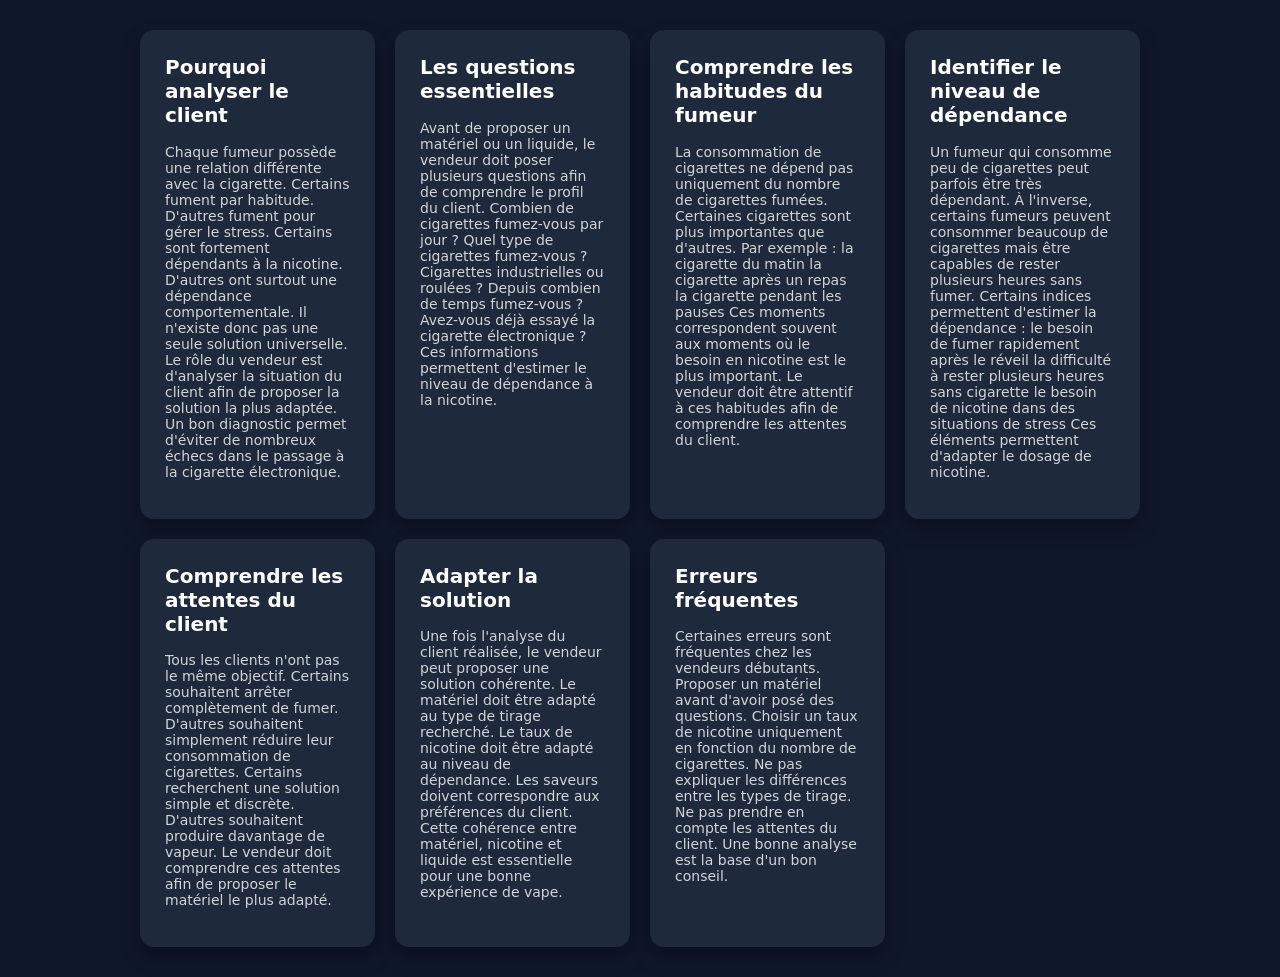
==== modules/analyse-client.html @ 3f3df630 "Add analyse-client.html with client analysis content" ====
<!DOCTYPE html>
<html lang="fr">
<head>

<meta charset="UTF-8">
<meta name="viewport" content="width=device-width, initial-scale=1">

<title>Analyse client</title>

<link rel="stylesheet" href="../style.css">

</head>

<body>

<section class="modules">

<div class="card">

<h2>Pourquoi analyser le client</h2>

<p>

Chaque fumeur possède une relation différente avec la cigarette.

Certains fument par habitude.

D'autres fument pour gérer le stress.

Certains sont fortement dépendants à la nicotine.

D'autres ont surtout une dépendance comportementale.

Il n'existe donc pas une seule solution universelle.

Le rôle du vendeur est d'analyser la situation du client afin de proposer la solution la plus adaptée.

Un bon diagnostic permet d'éviter de nombreux échecs dans le passage à la cigarette électronique.

</p>

</div>



<div class="card">

<h2>Les questions essentielles</h2>

<p>

Avant de proposer un matériel ou un liquide, le vendeur doit poser plusieurs questions afin de comprendre le profil du client.

Combien de cigarettes fumez-vous par jour ?

Quel type de cigarettes fumez-vous ?

Cigarettes industrielles ou roulées ?

Depuis combien de temps fumez-vous ?

Avez-vous déjà essayé la cigarette électronique ?

Ces informations permettent d'estimer le niveau de dépendance à la nicotine.

</p>

</div>



<div class="card">

<h2>Comprendre les habitudes du fumeur</h2>

<p>

La consommation de cigarettes ne dépend pas uniquement du nombre de cigarettes fumées.

Certaines cigarettes sont plus importantes que d'autres.

Par exemple :

la cigarette du matin

la cigarette après un repas

la cigarette pendant les pauses

Ces moments correspondent souvent aux moments où le besoin en nicotine est le plus important.

Le vendeur doit être attentif à ces habitudes afin de comprendre les attentes du client.

</p>

</div>



<div class="card">

<h2>Identifier le niveau de dépendance</h2>

<p>

Un fumeur qui consomme peu de cigarettes peut parfois être très dépendant.

À l'inverse, certains fumeurs peuvent consommer beaucoup de cigarettes mais être capables de rester plusieurs heures sans fumer.

Certains indices permettent d'estimer la dépendance :

le besoin de fumer rapidement après le réveil

la difficulté à rester plusieurs heures sans cigarette

le besoin de nicotine dans des situations de stress

Ces éléments permettent d'adapter le dosage de nicotine.

</p>

</div>



<div class="card">

<h2>Comprendre les attentes du client</h2>

<p>

Tous les clients n'ont pas le même objectif.

Certains souhaitent arrêter complètement de fumer.

D'autres souhaitent simplement réduire leur consommation de cigarettes.

Certains recherchent une solution simple et discrète.

D'autres souhaitent produire davantage de vapeur.

Le vendeur doit comprendre ces attentes afin de proposer le matériel le plus adapté.

</p>

</div>



<div class="card">

<h2>Adapter la solution</h2>

<p>

Une fois l'analyse du client réalisée, le vendeur peut proposer une solution cohérente.

Le matériel doit être adapté au type de tirage recherché.

Le taux de nicotine doit être adapté au niveau de dépendance.

Les saveurs doivent correspondre aux préférences du client.

Cette cohérence entre matériel, nicotine et liquide est essentielle pour une bonne expérience de vape.

</p>

</div>



<div class="card">

<h2>Erreurs fréquentes</h2>

<p>

Certaines erreurs sont fréquentes chez les vendeurs débutants.

Proposer un matériel avant d'avoir posé des questions.

Choisir un taux de nicotine uniquement en fonction du nombre de cigarettes.

Ne pas expliquer les différences entre les types de tirage.

Ne pas prendre en compte les attentes du client.

Une bonne analyse est la base d'un bon conseil.

</p>

</div>



</section>

</body>
</html>
---- style.css ----
body{

margin:0;
font-family:system-ui;
background:#0f172a;
color:white;

}

header{

text-align:center;
padding:40px;

background:linear-gradient(90deg,#2563eb,#06b6d4);

}

header h1{

margin:0;
font-size:32px;

}

header p{

opacity:0.9;

}

.modules{

display:grid;

grid-template-columns:repeat(auto-fit,minmax(220px,1fr));

gap:20px;

padding:30px;

max-width:1000px;

margin:auto;

}

.card{

background:#1e293b;

padding:25px;

border-radius:14px;

text-decoration:none;

color:white;

transition:0.3s;

box-shadow:0 10px 20px rgba(0,0,0,0.3);

}

.card:hover{

transform:translateY(-5px);

background:#2563eb;

}

.card h2{

margin-top:0;

font-size:20px;

}

.card p{

opacity:0.8;

font-size:14px;

}
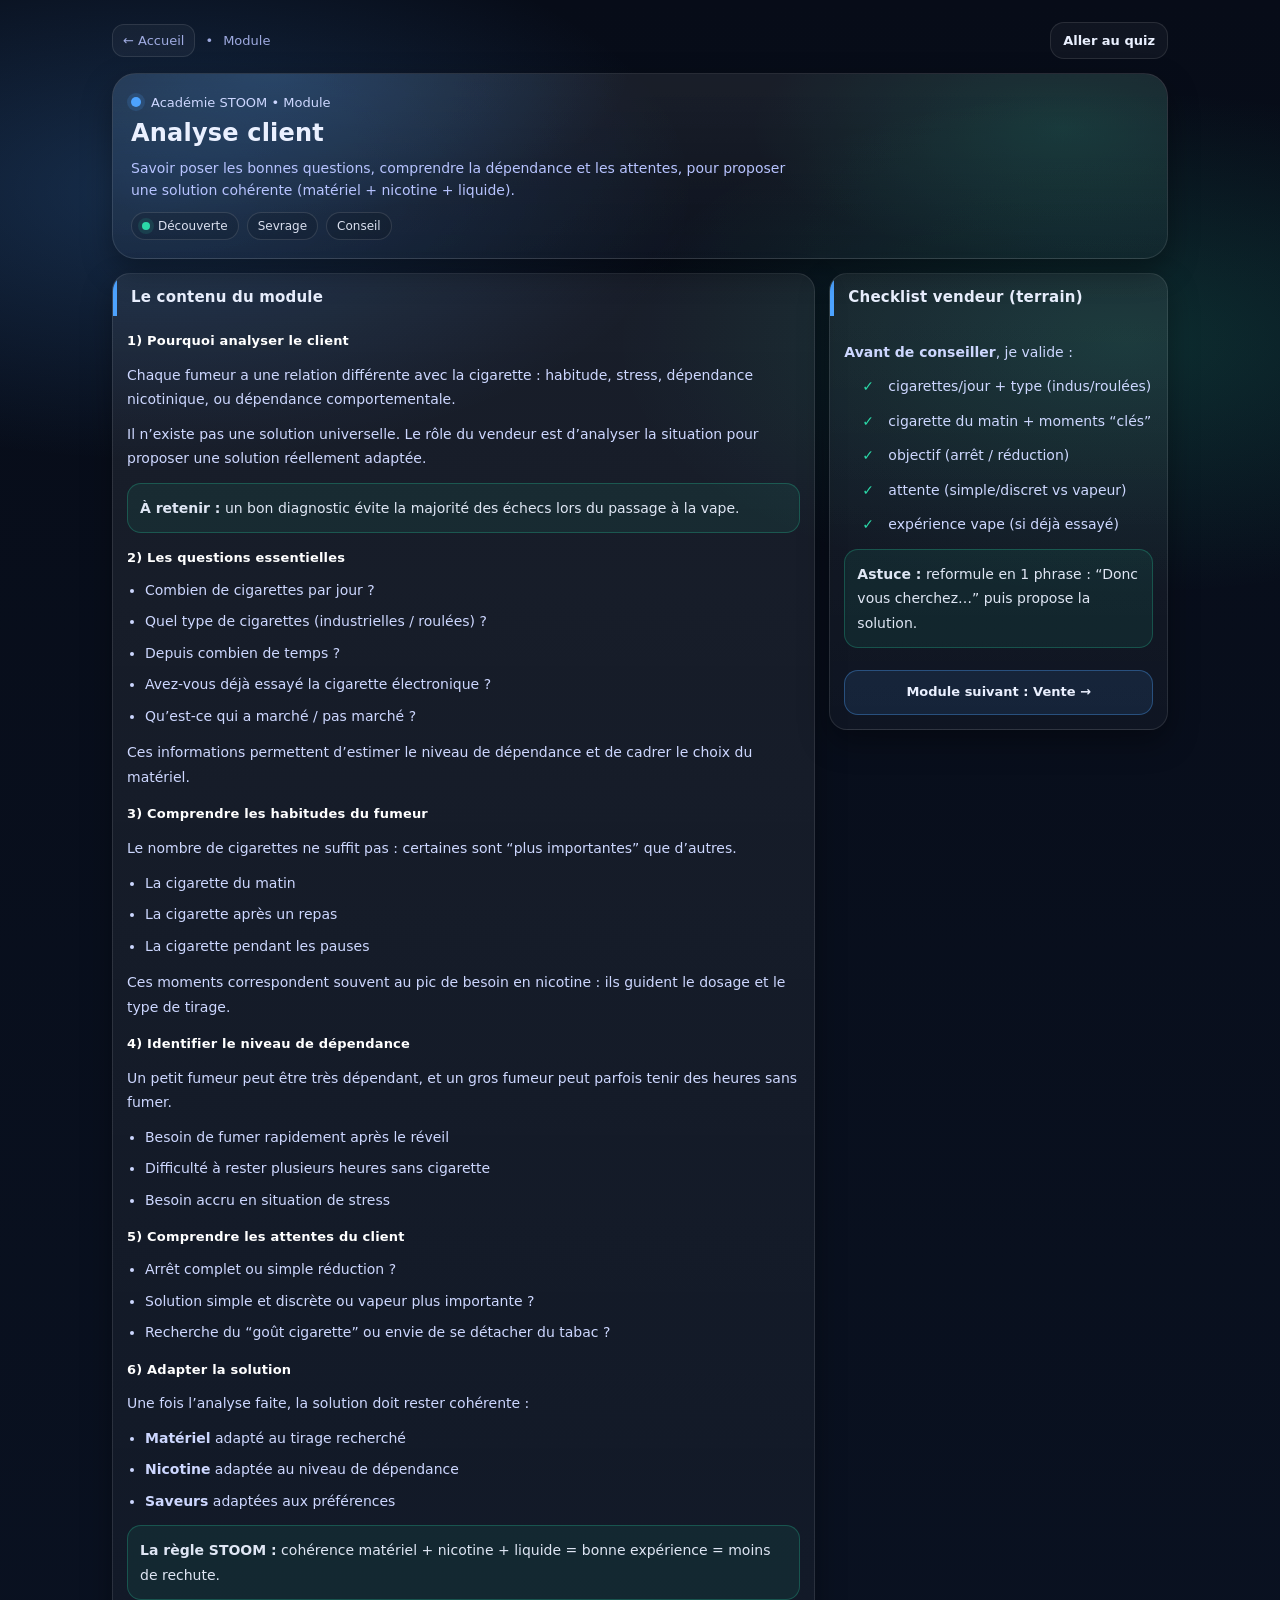
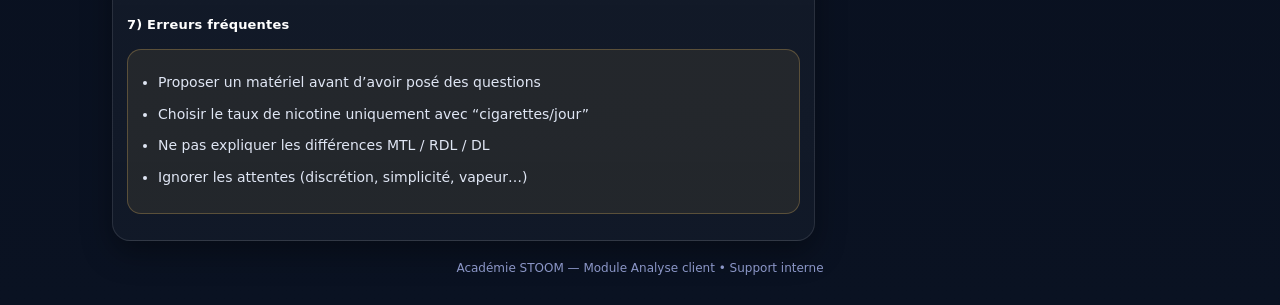
==== commit cc8cd577: "Update analyse-client.html" ====
--- a/modules/analyse-client.html
+++ b/modules/analyse-client.html
@@ -1,199 +1,415 @@
 <!DOCTYPE html>
 <html lang="fr">
 <head>
-
-<meta charset="UTF-8">
-<meta name="viewport" content="width=device-width, initial-scale=1">
-
-<title>Analyse client</title>
-
-<link rel="stylesheet" href="../style.css">
-
+  <meta charset="UTF-8" />
+  <meta name="viewport" content="width=device-width, initial-scale=1" />
+  <title>Académie STOOM — Analyse client</title>
+
+  <!-- IMPORTANT :
+       Si ton ../style.css écrase le design, commente la ligne ci-dessous.
+       L'idéal : on fera ensuite un style.css commun pour toutes les pages.
+  -->
+  <!-- <link rel="stylesheet" href="../style.css"> -->
+
+  <style>
+    :root{
+      --bg0:#070c18;
+      --bg1:#0a1222;
+      --line:rgba(255,255,255,.10);
+      --text:#eaf0ff;
+      --muted:#b7c3ff;
+      --muted2:#cdd7ff;
+      --accent:#4da3ff;
+      --accent2:#2bd9a8;
+      --warn:#ffcc66;
+      --shadow:0 12px 30px rgba(0,0,0,.35);
+      --shadow2:0 18px 55px rgba(0,0,0,.45);
+      --r:18px;
+    }
+    *{ box-sizing:border-box; }
+    body{
+      margin:0;
+      font-family: ui-sans-serif, system-ui, -apple-system, "Segoe UI", Roboto, Arial;
+      color:var(--text);
+      background:
+        radial-gradient(900px 450px at 12% 10%, rgba(77,163,255,.22), transparent 60%),
+        radial-gradient(850px 420px at 88% 18%, rgba(43,217,168,.16), transparent 60%),
+        radial-gradient(900px 520px at 50% 120%, rgba(255,255,255,.06), transparent 55%),
+        linear-gradient(180deg, var(--bg0), var(--bg1));
+    }
+    a{ color:inherit; text-decoration:none; }
+    .wrap{ max-width:1100px; margin:0 auto; padding:22px; }
+
+    /* Topbar */
+    .topbar{
+      display:flex;
+      gap:12px;
+      align-items:center;
+      justify-content:space-between;
+      flex-wrap:wrap;
+      margin-bottom:14px;
+    }
+    .crumbs{
+      display:flex;
+      gap:10px;
+      align-items:center;
+      color:rgba(183,195,255,.85);
+      font-size:13px;
+    }
+    .crumbs a{
+      border:1px solid var(--line);
+      background:rgba(255,255,255,.04);
+      padding:8px 10px;
+      border-radius:12px;
+    }
+    .crumbs a:hover{ background:rgba(255,255,255,.06); }
+
+    .btn{
+      border:1px solid rgba(77,163,255,.35);
+      background:rgba(77,163,255,.10);
+      color:var(--text);
+      padding:10px 12px;
+      border-radius:14px;
+      font-weight:750;
+      font-size:13px;
+      display:inline-flex;
+      align-items:center;
+      gap:10px;
+      cursor:pointer;
+      transition:.18s;
+      user-select:none;
+    }
+    .btn:hover{
+      transform:translateY(-1px);
+      background:rgba(77,163,255,.16);
+      box-shadow:0 14px 30px rgba(0,0,0,.25);
+    }
+    .btn.secondary{
+      border-color:var(--line);
+      background:rgba(255,255,255,.04);
+      font-weight:650;
+    }
+    .btn.secondary:hover{ background:rgba(255,255,255,.06); }
+
+    /* Hero */
+    .hero{
+      border:1px solid var(--line);
+      background: linear-gradient(180deg, rgba(255,255,255,.08), rgba(255,255,255,.03));
+      border-radius:calc(var(--r) + 6px);
+      padding:18px;
+      box-shadow:var(--shadow);
+      overflow:hidden;
+      position:relative;
+    }
+    .hero::before{
+      content:"";
+      position:absolute;
+      inset:-2px;
+      background:
+        radial-gradient(600px 240px at 15% 0%, rgba(77,163,255,.25), transparent 60%),
+        radial-gradient(520px 220px at 90% 30%, rgba(43,217,168,.18), transparent 60%);
+      pointer-events:none;
+      opacity:.8;
+    }
+    .hero > *{ position:relative; }
+    .kicker{
+      display:inline-flex;
+      align-items:center;
+      gap:10px;
+      color:var(--muted2);
+      font-size:13px;
+      margin-bottom:10px;
+    }
+    .dot{
+      width:10px;height:10px;border-radius:50%;
+      background:var(--accent);
+      box-shadow:0 0 0 4px rgba(77,163,255,.16);
+    }
+    h1{
+      margin:0;
+      font-size:24px;
+      letter-spacing:.2px;
+      line-height:1.15;
+    }
+    .sub{
+      margin:10px 0 0 0;
+      color:var(--muted);
+      font-size:14px;
+      line-height:1.6;
+      max-width:75ch;
+    }
+
+    /* Layout */
+    .layout{
+      margin-top:14px;
+      display:grid;
+      grid-template-columns: 1.35fr .65fr;
+      gap:14px;
+      align-items:start;
+    }
+    .panel{
+      border:1px solid var(--line);
+      background:linear-gradient(180deg, rgba(255,255,255,.07), rgba(255,255,255,.03));
+      border-radius:var(--r);
+      box-shadow:var(--shadow);
+      overflow:hidden;
+    }
+    .panelHead{
+      padding:14px 14px 10px 14px;
+      border-left:4px solid var(--accent);
+    }
+    .panelHead h2{ margin:0; font-size:15px; letter-spacing:.2px; }
+    .panelBody{
+      padding:0 14px 14px 14px;
+      color:var(--muted2);
+      font-size:14px;
+      line-height:1.75;
+    }
+
+    /* IMPORTANT POUR MOBILE : respiration & retours à la ligne */
+    .panelBody p{ margin:10px 0; }
+    .panelBody ul{ margin:8px 0 12px 18px; padding:0; }
+    .panelBody li{ margin:7px 0; }
+    .sectionTitle{
+      margin:14px 0 6px 0;
+      color:#fff;
+      font-weight:850;
+      font-size:13px;
+      letter-spacing:.2px;
+    }
+
+    .callout{
+      border:1px solid rgba(43,217,168,.25);
+      background:rgba(43,217,168,.08);
+      border-radius:14px;
+      padding:12px;
+      margin:12px 0;
+      color:rgba(234,240,255,.95);
+    }
+    .warn{
+      border:1px solid rgba(255,204,102,.25);
+      background:rgba(255,204,102,.08);
+      border-radius:14px;
+      padding:12px;
+      margin:12px 0;
+      color:rgba(234,240,255,.95);
+    }
+
+    .miniCard{
+      padding:14px;
+    }
+    .pillRow{
+      display:flex;
+      gap:8px;
+      flex-wrap:wrap;
+      margin-top:10px;
+    }
+    .pill{
+      font-size:12px;
+      color:rgba(234,240,255,.92);
+      border:1px solid rgba(255,255,255,.12);
+      background:rgba(0,0,0,.12);
+      padding:6px 10px;
+      border-radius:999px;
+      display:inline-flex;
+      gap:8px;
+      align-items:center;
+    }
+    .pDot{
+      width:8px;height:8px;border-radius:50%;
+      background:var(--accent2);
+      box-shadow:0 0 0 4px rgba(43,217,168,.12);
+    }
+
+    .check{
+      list-style:none;
+      margin:10px 0 0 0;
+      padding:0;
+    }
+    .check li{
+      margin:10px 0;
+      padding-left:26px;
+      position:relative;
+    }
+    .check li::before{
+      content:"✓";
+      position:absolute;
+      left:0;
+      top:0;
+      color:var(--accent2);
+      font-weight:900;
+    }
+
+    footer{
+      margin:18px 0 6px 0;
+      text-align:center;
+      color:rgba(183,195,255,.75);
+      font-size:12px;
+      line-height:1.5;
+    }
+
+    @media (max-width:900px){
+      .layout{ grid-template-columns: 1fr; }
+    }
+    @media (max-width:600px){
+      .wrap{ padding:12px; }
+      h1{ font-size:20px; }
+      .sub{ font-size:13px; }
+      .btn{ width:100%; justify-content:center; }
+      .topbar{ gap:10px; }
+    }
+  </style>
 </head>
 
 <body>
-
-<section class="modules">
-
-<div class="card">
-
-<h2>Pourquoi analyser le client</h2>
-
-<p>
-
-Chaque fumeur possède une relation différente avec la cigarette.
-
-Certains fument par habitude.
-
-D'autres fument pour gérer le stress.
-
-Certains sont fortement dépendants à la nicotine.
-
-D'autres ont surtout une dépendance comportementale.
-
-Il n'existe donc pas une seule solution universelle.
-
-Le rôle du vendeur est d'analyser la situation du client afin de proposer la solution la plus adaptée.
-
-Un bon diagnostic permet d'éviter de nombreux échecs dans le passage à la cigarette électronique.
-
-</p>
-
-</div>
-
-
-
-<div class="card">
-
-<h2>Les questions essentielles</h2>
-
-<p>
-
-Avant de proposer un matériel ou un liquide, le vendeur doit poser plusieurs questions afin de comprendre le profil du client.
-
-Combien de cigarettes fumez-vous par jour ?
-
-Quel type de cigarettes fumez-vous ?
-
-Cigarettes industrielles ou roulées ?
-
-Depuis combien de temps fumez-vous ?
-
-Avez-vous déjà essayé la cigarette électronique ?
-
-Ces informations permettent d'estimer le niveau de dépendance à la nicotine.
-
-</p>
-
-</div>
-
-
-
-<div class="card">
-
-<h2>Comprendre les habitudes du fumeur</h2>
-
-<p>
-
-La consommation de cigarettes ne dépend pas uniquement du nombre de cigarettes fumées.
-
-Certaines cigarettes sont plus importantes que d'autres.
-
-Par exemple :
-
-la cigarette du matin
-
-la cigarette après un repas
-
-la cigarette pendant les pauses
-
-Ces moments correspondent souvent aux moments où le besoin en nicotine est le plus important.
-
-Le vendeur doit être attentif à ces habitudes afin de comprendre les attentes du client.
-
-</p>
-
-</div>
-
-
-
-<div class="card">
-
-<h2>Identifier le niveau de dépendance</h2>
-
-<p>
-
-Un fumeur qui consomme peu de cigarettes peut parfois être très dépendant.
-
-À l'inverse, certains fumeurs peuvent consommer beaucoup de cigarettes mais être capables de rester plusieurs heures sans fumer.
-
-Certains indices permettent d'estimer la dépendance :
-
-le besoin de fumer rapidement après le réveil
-
-la difficulté à rester plusieurs heures sans cigarette
-
-le besoin de nicotine dans des situations de stress
-
-Ces éléments permettent d'adapter le dosage de nicotine.
-
-</p>
-
-</div>
-
-
-
-<div class="card">
-
-<h2>Comprendre les attentes du client</h2>
-
-<p>
-
-Tous les clients n'ont pas le même objectif.
-
-Certains souhaitent arrêter complètement de fumer.
-
-D'autres souhaitent simplement réduire leur consommation de cigarettes.
-
-Certains recherchent une solution simple et discrète.
-
-D'autres souhaitent produire davantage de vapeur.
-
-Le vendeur doit comprendre ces attentes afin de proposer le matériel le plus adapté.
-
-</p>
-
-</div>
-
-
-
-<div class="card">
-
-<h2>Adapter la solution</h2>
-
-<p>
-
-Une fois l'analyse du client réalisée, le vendeur peut proposer une solution cohérente.
-
-Le matériel doit être adapté au type de tirage recherché.
-
-Le taux de nicotine doit être adapté au niveau de dépendance.
-
-Les saveurs doivent correspondre aux préférences du client.
-
-Cette cohérence entre matériel, nicotine et liquide est essentielle pour une bonne expérience de vape.
-
-</p>
-
-</div>
-
-
-
-<div class="card">
-
-<h2>Erreurs fréquentes</h2>
-
-<p>
-
-Certaines erreurs sont fréquentes chez les vendeurs débutants.
-
-Proposer un matériel avant d'avoir posé des questions.
-
-Choisir un taux de nicotine uniquement en fonction du nombre de cigarettes.
-
-Ne pas expliquer les différences entre les types de tirage.
-
-Ne pas prendre en compte les attentes du client.
-
-Une bonne analyse est la base d'un bon conseil.
-
-</p>
-
-</div>
-
-
-
-</section>
-
+  <div class="wrap">
+
+    <div class="topbar">
+      <div class="crumbs">
+        <a href="../index.html">← Accueil</a>
+        <span>•</span>
+        <span>Module</span>
+      </div>
+      <a class="btn secondary" href="quiz.html">Aller au quiz</a>
+    </div>
+
+    <header class="hero">
+      <div class="kicker"><span class="dot"></span>Académie STOOM • Module</div>
+      <h1>Analyse client</h1>
+      <p class="sub">
+        Savoir poser les bonnes questions, comprendre la dépendance et les attentes,
+        pour proposer une solution cohérente (matériel + nicotine + liquide).
+      </p>
+      <div class="pillRow">
+        <span class="pill"><span class="pDot"></span>Découverte</span>
+        <span class="pill">Sevrage</span>
+        <span class="pill">Conseil</span>
+      </div>
+    </header>
+
+    <main class="layout">
+
+      <!-- COLONNE LECTURE -->
+      <section class="panel">
+        <div class="panelHead">
+          <h2>Le contenu du module</h2>
+        </div>
+        <div class="panelBody">
+
+          <div class="sectionTitle">1) Pourquoi analyser le client</div>
+          <p>
+            Chaque fumeur a une relation différente avec la cigarette : habitude, stress, dépendance nicotinique,
+            ou dépendance comportementale.
+          </p>
+          <p>
+            Il n’existe pas une solution universelle. Le rôle du vendeur est d’analyser la situation pour proposer
+            une solution réellement adaptée.
+          </p>
+
+          <div class="callout">
+            <strong>À retenir :</strong> un bon diagnostic évite la majorité des échecs lors du passage à la vape.
+          </div>
+
+          <div class="sectionTitle">2) Les questions essentielles</div>
+          <ul>
+            <li>Combien de cigarettes par jour ?</li>
+            <li>Quel type de cigarettes (industrielles / roulées) ?</li>
+            <li>Depuis combien de temps ?</li>
+            <li>Avez-vous déjà essayé la cigarette électronique ?</li>
+            <li>Qu’est-ce qui a marché / pas marché ?</li>
+          </ul>
+          <p>
+            Ces informations permettent d’estimer le niveau de dépendance et de cadrer le choix du matériel.
+          </p>
+
+          <div class="sectionTitle">3) Comprendre les habitudes du fumeur</div>
+          <p>
+            Le nombre de cigarettes ne suffit pas : certaines sont “plus importantes” que d’autres.
+          </p>
+          <ul>
+            <li>La cigarette du matin</li>
+            <li>La cigarette après un repas</li>
+            <li>La cigarette pendant les pauses</li>
+          </ul>
+          <p>
+            Ces moments correspondent souvent au pic de besoin en nicotine : ils guident le dosage et le type de tirage.
+          </p>
+
+          <div class="sectionTitle">4) Identifier le niveau de dépendance</div>
+          <p>
+            Un petit fumeur peut être très dépendant, et un gros fumeur peut parfois tenir des heures sans fumer.
+          </p>
+          <ul>
+            <li>Besoin de fumer rapidement après le réveil</li>
+            <li>Difficulté à rester plusieurs heures sans cigarette</li>
+            <li>Besoin accru en situation de stress</li>
+          </ul>
+
+          <div class="sectionTitle">5) Comprendre les attentes du client</div>
+          <ul>
+            <li>Arrêt complet ou simple réduction ?</li>
+            <li>Solution simple et discrète ou vapeur plus importante ?</li>
+            <li>Recherche du “goût cigarette” ou envie de se détacher du tabac ?</li>
+          </ul>
+
+          <div class="sectionTitle">6) Adapter la solution</div>
+          <p>
+            Une fois l’analyse faite, la solution doit rester cohérente :
+          </p>
+          <ul>
+            <li><strong>Matériel</strong> adapté au tirage recherché</li>
+            <li><strong>Nicotine</strong> adaptée au niveau de dépendance</li>
+            <li><strong>Saveurs</strong> adaptées aux préférences</li>
+          </ul>
+          <div class="callout">
+            <strong>La règle STOOM :</strong> cohérence matériel + nicotine + liquide = bonne expérience = moins de rechute.
+          </div>
+
+          <div class="sectionTitle">7) Erreurs fréquentes</div>
+          <div class="warn">
+            <ul>
+              <li>Proposer un matériel avant d’avoir posé des questions</li>
+              <li>Choisir le taux de nicotine uniquement avec “cigarettes/jour”</li>
+              <li>Ne pas expliquer les différences MTL / RDL / DL</li>
+              <li>Ignorer les attentes (discrétion, simplicité, vapeur…)</li>
+            </ul>
+          </div>
+
+        </div>
+      </section>
+
+      <!-- SIDEBAR -->
+      <aside class="panel">
+        <div class="panelHead">
+          <h2>Checklist vendeur (terrain)</h2>
+        </div>
+        <div class="panelBody miniCard">
+          <p><strong>Avant de conseiller</strong>, je valide :</p>
+          <ul class="check">
+            <li>cigarettes/jour + type (indus/roulées)</li>
+            <li>cigarette du matin + moments “clés”</li>
+            <li>objectif (arrêt / réduction)</li>
+            <li>attente (simple/discret vs vapeur)</li>
+            <li>expérience vape (si déjà essayé)</li>
+          </ul>
+
+          <div class="callout" style="margin-top:12px;">
+            <strong>Astuce :</strong> reformule en 1 phrase : “Donc vous cherchez…”
+            puis propose la solution.
+          </div>
+
+          <a class="btn" href="vente.html" style="width:100%; justify-content:center; margin-top:10px;">
+            Module suivant : Vente →
+          </a>
+        </div>
+      </aside>
+
+    </main>
+
+    <footer>
+      Académie STOOM — Module Analyse client • Support interne
+    </footer>
+
+  </div>
 </body>
 </html>
--- a/style.css
+++ b/style.css
@@ -1,88 +1,72 @@
 body{
+margin:0;
+font-family:system-ui,-apple-system,Segoe UI,Roboto,Arial;
+background:#0a1222;
+color:#e9efff;
+}
 
-margin:0;
-font-family:system-ui;
-background:#0f172a;
+/* conteneur principal */
+
+.wrap{
+max-width:1200px;
+margin:auto;
+padding:20px;
+}
+
+/* grille */
+
+.modules-grid{
+display:grid;
+grid-template-columns:repeat(auto-fit,minmax(260px,1fr));
+gap:18px;
+}
+
+/* cartes */
+
+.module-card{
+background:#111b33;
+border-radius:14px;
+padding:18px;
+box-shadow:0 8px 20px rgba(0,0,0,0.35);
+width:100%;
+box-sizing:border-box;
+}
+
+/* titre */
+
+.module-card h3{
+margin-top:0;
+margin-bottom:10px;
+font-size:18px;
 color:white;
+}
+
+/* texte */
+
+.module-card p{
+font-size:14px;
+line-height:1.6;
+color:#cdd7ff;
+}
+
+/* mobile */
+
+@media (max-width:600px){
+
+.wrap{
+padding:12px;
+}
+
+.modules-grid{
+grid-template-columns:1fr;
+}
+
+.module-card{
+padding:16px;
+}
+
+.module-card p{
+font-size:15px;
+}
 
 }
-
-header{
-
-text-align:center;
-padding:40px;
-
-background:linear-gradient(90deg,#2563eb,#06b6d4);
-
-}
-
-header h1{
-
-margin:0;
-font-size:32px;
-
-}
-
-header p{
-
-opacity:0.9;
-
-}
-
-.modules{
-
-display:grid;
-
-grid-template-columns:repeat(auto-fit,minmax(220px,1fr));
-
-gap:20px;
-
-padding:30px;
-
-max-width:1000px;
-
-margin:auto;
-
-}
-
-.card{
-
-background:#1e293b;
-
-padding:25px;
-
-border-radius:14px;
-
-text-decoration:none;
-
-color:white;
-
-transition:0.3s;
-
-box-shadow:0 10px 20px rgba(0,0,0,0.3);
-
-}
-
-.card:hover{
-
-transform:translateY(-5px);
-
-background:#2563eb;
-
-}
-
-.card h2{
-
-margin-top:0;
-
-font-size:20px;
-
-}
-
-.card p{
-
-opacity:0.8;
-
-font-size:14px;
-
-}
